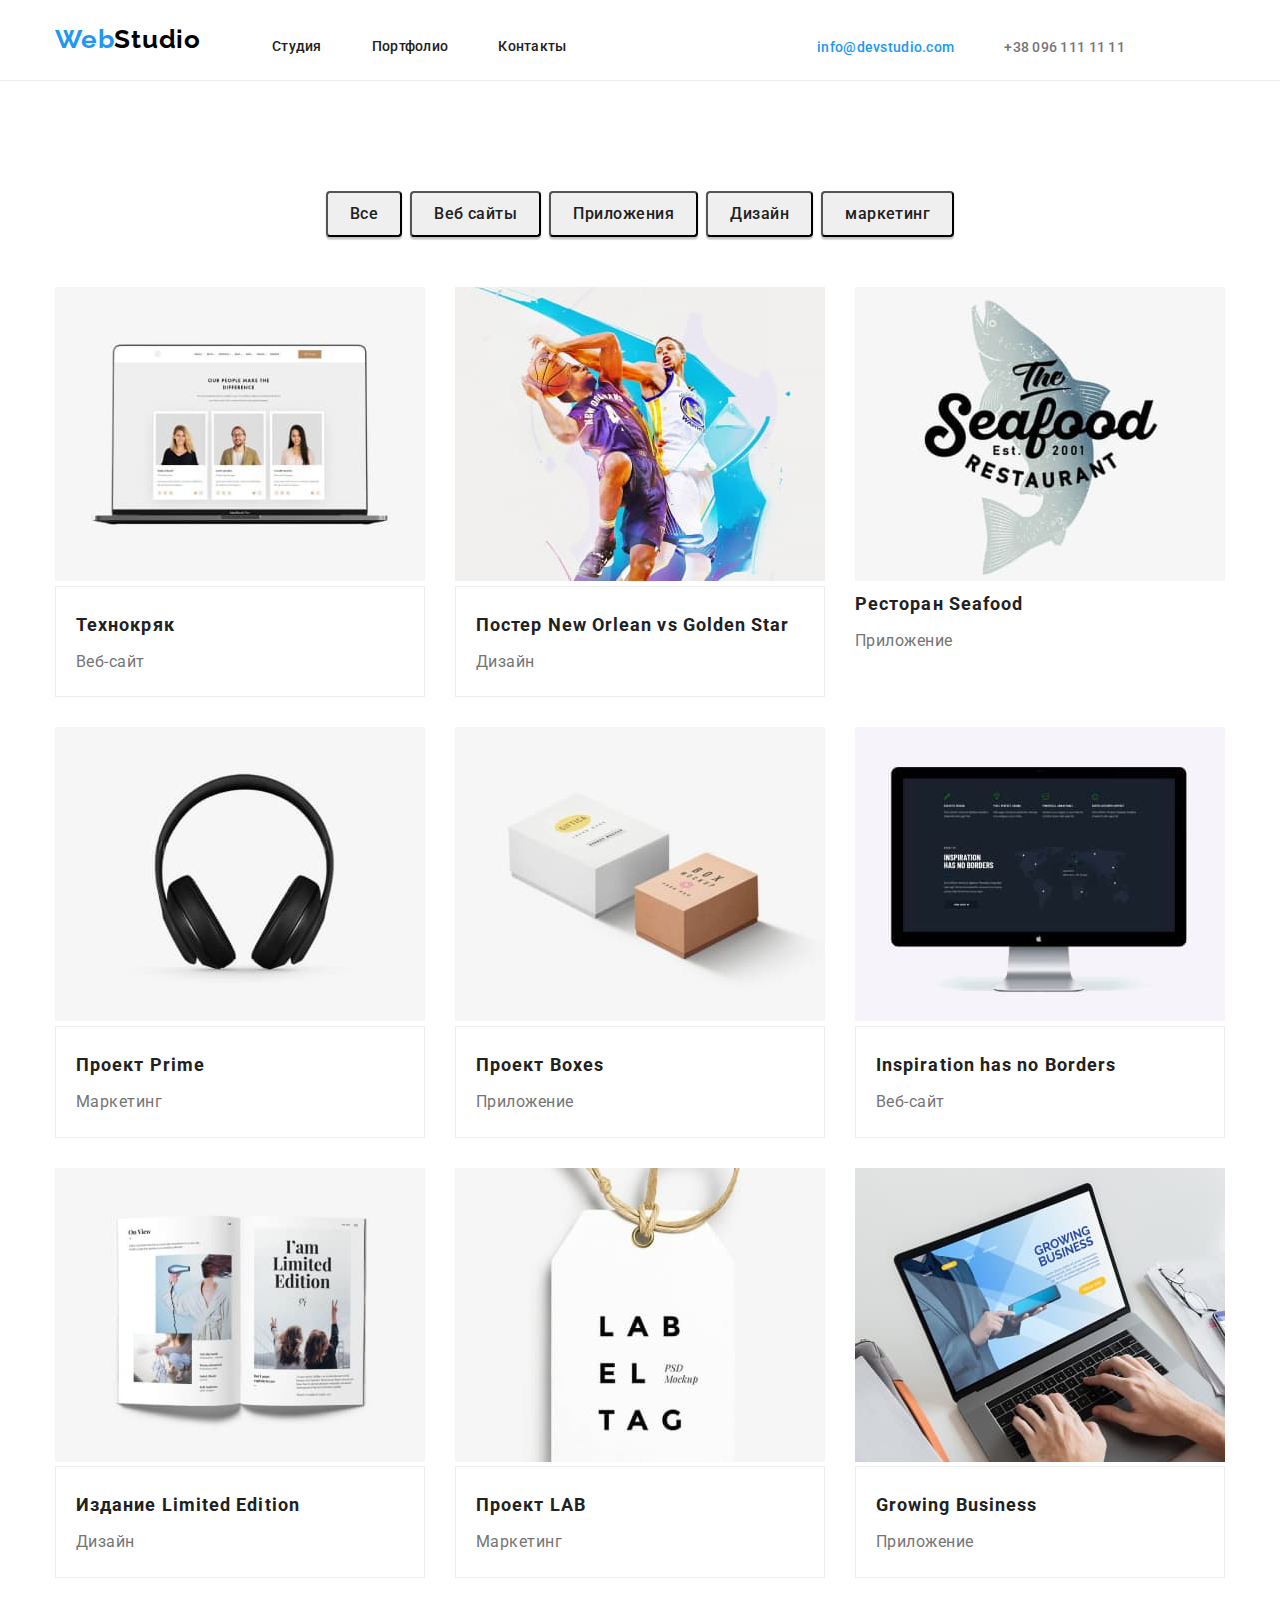
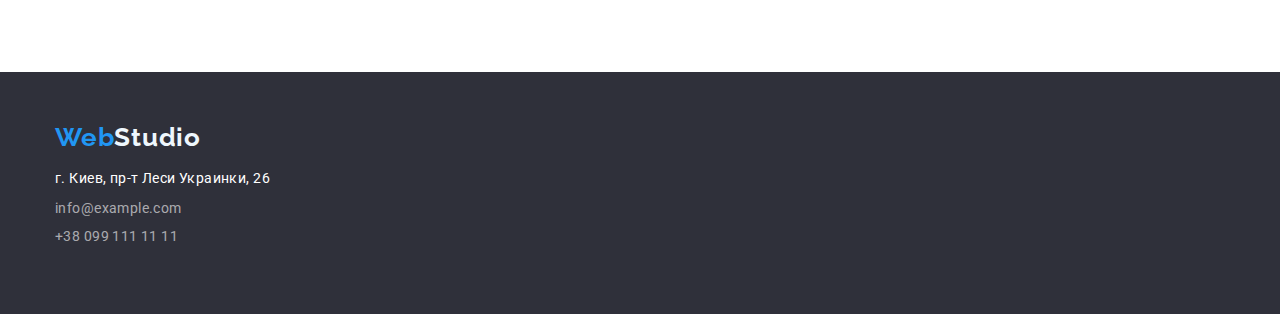
==== portfolio.html @ 5d2b5d4e "Add files via upload" ====
<!DOCTYPE html>
<html lang="RU">
<head>
    <meta charset="UTF-8">
    <meta http-equiv="X-UA-Compatible" content="IE=edge">
    <meta name="viewport" content="width=device-width, initial-scale=1.0">
    <title>Document</title>
    <link rel="preconnect" href="https://fonts.googleapis.com">
    <link rel="preconnect" href="https://fonts.gstatic.com" crossorigin>
    <link href="https://fonts.googleapis.com/css2?family=Raleway:wght@700&family=Roboto:wght@400;500;700&display=swap" rel="stylesheet">
    <link rel="stylesheet" href="https://cdn.jsdelivr.net/npm/modern-normalize@1.1.0/modern-normalize.min.css">
    <link rel="stylesheet" href="./css/styles2.css"/>
</head>
<body>
<!--HEADER-->
    <header class="page-header">
   <div class="container page-header-container">
    <nav class="page-nav">
        <a href=""  class="log"  >
            <span class="logotipe">Web</span><span class="logotip">Studio</span> 
        </a>
        <ul class="menu-li">
            <li class="menu-item"><a class="menu-li" href="">Студия</a></li>
            <li class="menu-item"><a class="menu-li" href="">Портфолио</a></li>
            <li class="menu-item"><a class="menu-li" href="">Контакты</a></li>
        </ul>
        </nav>
        <ul class="contact">
        <li class="contact"><a class="contact-maill"  href="mailto:info@devstudio.com">info@devstudio.com</a></li>
        <li class="contact"><a class="contact-phoun-number"  href="tel:+38096111111">+38 096 111 11 11</a></li>
        </ul> 
    </div>
    </header>
<!--HEADER-->
<!--HERO---->
    <main class="porfolio-page">
        <section class="section section-project">
            <div class="container">
            <h1 hidden>Кнопки</h1>
            <ul class="menu-but">
            <li class="button-item">
                <button class="but" type="button">Все</button> 
            </li>
            <li class="button-item">
                <button class="but" type="button">Веб сайты</button> 
            </li>
            <li class="button-item">
                <button class="but" type="button">Приложения</button> 
            </li>
            <li class="button-item">
                <button class="but" type="button">Дизайн</button> 
            </li>
            <li class="button-item">
                <button class="but" type="button">маркетинг</button> 
            </li>
            </ul>
            </div>
                <h2 hidden>Картинки и опиание</h2>
                <ul class="container photo-top">
                <li>
                    <img src="./images/portfolio/pipl.jpg" alt="" width="370" height="294">
                    <div class="foto-div">
                    <h3 class="proekt">Технокряк</h3>
                    <p class="proek" lang="">Веб-сайт</p>
                    </div>
                </li>
                <li>
                   <img src="./images/portfolio/bol.jpg"   alt="" width="370" height="294">
                   <div class="foto-div">
                   <h3 class="proekt">Постер <span lang="en">New Orlean vs Golden Star</span> </h3>
                   <p class="proek" lang="">Дизайн</p>
                   </div>
                </li>
                <li>
                    <img src="./images/portfolio/fish.jpg" alt="" width="370" height="294">
                    <div>
                    <h3 class="proekt">Ресторан <span lang="en">Seafood</span></h3>
                    <p class="proek" lang="">Приложение</p>
                    </div>
                </li>
                <li>
                    <img src="./images/portfolio/song.jpg" alt="" width="370" height="294">
                    <div class="foto-div">
                    <h3 class="proekt">Проект <span lang="en">Prime</span></h3>
                    <p class="proek" lang="">Маркетинг</p>
                    </div>
                </li>
                <li>
                    <img src="./images/portfolio/box.jpg" alt="" width="370" height="294">
                    <div class="foto-div">
                    <h3 class="proekt">Проект <span lang="en">Boxes</span></h3>
                    <p class="proek" lang="">Приложение</p>
                    </div>
                </li>
                <li>
                    <img src="./images/portfolio/monitor.jpg" alt="" width="370" height="294">
                     <div class="foto-div" >
                    <h3 class="proekt"> Inspiration has no Borders</h3>
                     <p class="proek" lang="">Веб-сайт</p>
                    </div>
                </li>
                <li>
                    <img src="./images/portfolio/book.jpg" alt="" width="370" height="294">
                    <div class="foto-div" >
                    <h3 class="proekt">Издание Limited Edition</h3>
                    <p class="proek" lang="">Дизайн</p>
                    </div>
                </li>
                <li>
                    <img src="./images/portfolio/magazin.jpg" alt="" width="370" height="294">
                    <div class="foto-div"> 
                    <h3 class="proekt">Проект LAB</h3>
                    <p class="proek" lang="">Маркетинг</p>
                    </div>
                </li>
                <li>
                    <img src="./images/portfolio/nout.jpg" alt="" width="370" height="294">
                    <div class="foto-div">
                    <h3 class="proekt"><span lang="en">Growing Business</span></h3>
                    <p class="proek" lang="">Приложение</p>
                    </div>
                </li>
               </ul>
        </section>
    </main>
<!--HERO---->
<!--FOOTER-->
    <footer class="footer">
        <div class="container">
        <a id="logi"  href="">
            <span class="logotipe">Web</span><span class="logotipp">Studio</span> 
        </a>
        </div>
    <address>
        <ul class="container">
            <li class="rif11">
                <a class="rif21" href="">г. Киев, пр-т Леси Украинки, 26</a>
        </li>
            <li class="rif2">
                <a class="rif" href="mailto:info@example.com">info@example.com</a>
        </li>
            <li class="rif2">
                <a class="rif" href="tel:+380991111111">+38 099 111 11 11</a>
        </li>
        </ul> 
     </address> 
   
</footer>
<!--FOOTER-->
</body>
</html>
---- css/styles2.css ----
/* ul, 
ol {
    list-style: none;
} */

a {
    text-decoration: none;
}

.container {
    width: 1200px;
    margin-left: auto;
    margin-right: auto;
    padding-left: 15px;
    padding-right: 15px;
}
:root {
    --knob-color: #2196F3;
    --text-color: #212121;;
    --whitey-color: #FFFFFF;
    --mail-color:  #757575; 
}
h1, h2, h3, p {
    margin-top: 0;
    margin-bottom: 0;
    padding-left: 0;
}

ul,ol {
    margin-top: o;
    margin-bottom: 0;
    padding-left: 0;
}
.list {
    list-style: none;
}
li {
    list-style-type:none
}
.rif {
    font-style: normal;
}

/*--HEADER--*/

.page-header {
    border-bottom: #ECECEC 1px solid;
     padding-top: 24px;
    padding-bottom: 25px;
}

.page-header-container {
    display: flex;
    align-items: center;
    justify-content: space-between;
}

.page-nav {
    display: flex;
    align-items: center;
}
.contact {
    display: flex;
    margin-right: 50px;
}

.menu-li {
    display: flex;
    align-items: center;
}
.menu-link:hover,
.menu-link:focus {
    color: var(--accent-color) 
}
.log {
    margin-right: 71px;
}

.logotipe {
    font-family: 'Raleway';
    font-weight: 700;
    font-size: 26px;
    line-height: 1.2; 
    letter-spacing: 0.03em;
    color:var(--knob-color)
}

.logotip {
    font-family: 'Raleway';
    font-weight: 700;
    font-size: 26px;
    line-height: 1.2; 
    letter-spacing: 0.03em;
    
    color: #010101;
}

.menu-item:not(:last-child) {
    margin-right: 50px;

}


.menu-li {
    font-family: 'Roboto', sans-serif;
font-weight: 500;
font-size: 14px;
line-height: 1.14;
letter-spacing: 0.02em;
margin-left: auto;

color:var(--text-color);
}
.menu-li:hover,
.menu-li:focus {
    color: var(--knob-color);
}
.contact-phoun-number {
    font-family: 'Roboto', sans-serif;
font-weight: 500;
font-size: 14px;
line-height: 1.14px;
letter-spacing: 0.02em;
margin-left: auto;
color:var(--mail-color);

}
 .menu-link-list {
    font-family: 'Roboto', sans-serif;
    font-weight: 500;
    font-size: 14px;
    line-height: 1.14px;
    letter-spacing: 0.02em;
    color: #0c0e10;
}

.contact-maill { 
    font-family: 'Roboto', sans-serif ;
    font-weight: 500;
    font-size: 14px;
    line-height: 1.14px;
    letter-spacing: 0.02em;
    
    color: var(--knob-color);
}
/*--/======================HEADER--*/

/*============HERO==========================*/
.photo-top {
   display: flex;
   flex-wrap: wrap;
   margin-top: 50px;
   gap: 30px;
   background: #FFFFFF;
}
.section-project{
    padding-top: 94px;
    padding-bottom: 94px;
}

.foto-div {
    padding: 20px;
    background: #FFFFFF;
    border: 1px solid #EEEEEE;
}

.menu-but {
    display: flex;
    align-items: center;
    justify-content: center;
    flex-wrap: wrap;
    gap: 8px;
    margin-bottom: 34;
}

.but {
    font-family: 'Roboto';
    font-style: normal;
    font-weight: 500;
    font-size: 16px;
    line-height: 26px;
    /* identical to box height, or 162% */
    
    text-align: center;
    letter-spacing: 0.03em;
    
    color: var(--text-color);
    padding-top: 6px;
    padding-bottom: 6px;
    padding-left: 22px;
    padding-right: 22px;
    line-height: 30px;
    box-shadow: 0px 3px 1px rgba(0, 0, 0, 0.1), 0px 1px 2px rgba(0, 0, 0, 0.08), 0px 2px 2px rgba(0, 0, 0, 0.12);
    border-radius: 4px;
}
.but:hover,
.but:focus {
    background-color: var(--knob-color);
    color: var(--whitey-color);
}
.proekt {
    font-family: 'Roboto',sans-serif;
    font-weight: 700;
    font-size: 18px;
    line-height: 2;
    /* identical to box height, or 200% */
    
    letter-spacing: 0.06em;
    color: var(--text-color);
    padding-bottom: 4px;
}
.proek {
    font-family: 'Roboto',sans-serif;
font-weight: 400;
font-size: 16px;
line-height: 1.87;
/* identical to box height, or 188% */

letter-spacing: 0.03em;

color: var(--mail-color);

}
/*============+HERO==========================*/

/*=================FOOTER====================*/
.footer {
    padding-top: 60px;
    padding-bottom: 60px;
    background: #2F303A;
}


.logotipe {
    font-family: 'Raleway';
font-weight: 700;
font-size: 26px;
line-height: 1.19px;
/* identical to box height */

letter-spacing: 0.03em;

color: var(--knob-color);
}

.logotipp {
    font-family: 'Raleway';
    font-weight: 700;
    font-size: 26px;
    line-height: 1.19px;
    /* identical to box height */
    
    letter-spacing: 0.03em;
    
    color: #eff7fd;
}

.rif21 {
    font-family: 'Roboto';
font-style: normal;
font-weight: 400;
font-size: 14px;
line-height: 24px;
/* or 171% */

letter-spacing: 0.03em;

color: #FFFFFF;


}

.rif {
    font-family: 'Roboto',sans-serif;
font-weight: 400;
font-size: 14px;
line-height: 1.71px;
/* or 171% */

letter-spacing: 0.03em;

color:rgba(255, 255, 255, 0.6);
;
}

.rif11 {
    margin-bottom: 9px;
}
.rif2 {
    margin-bottom: 9px;
}
/*=================FOOTER====================*/
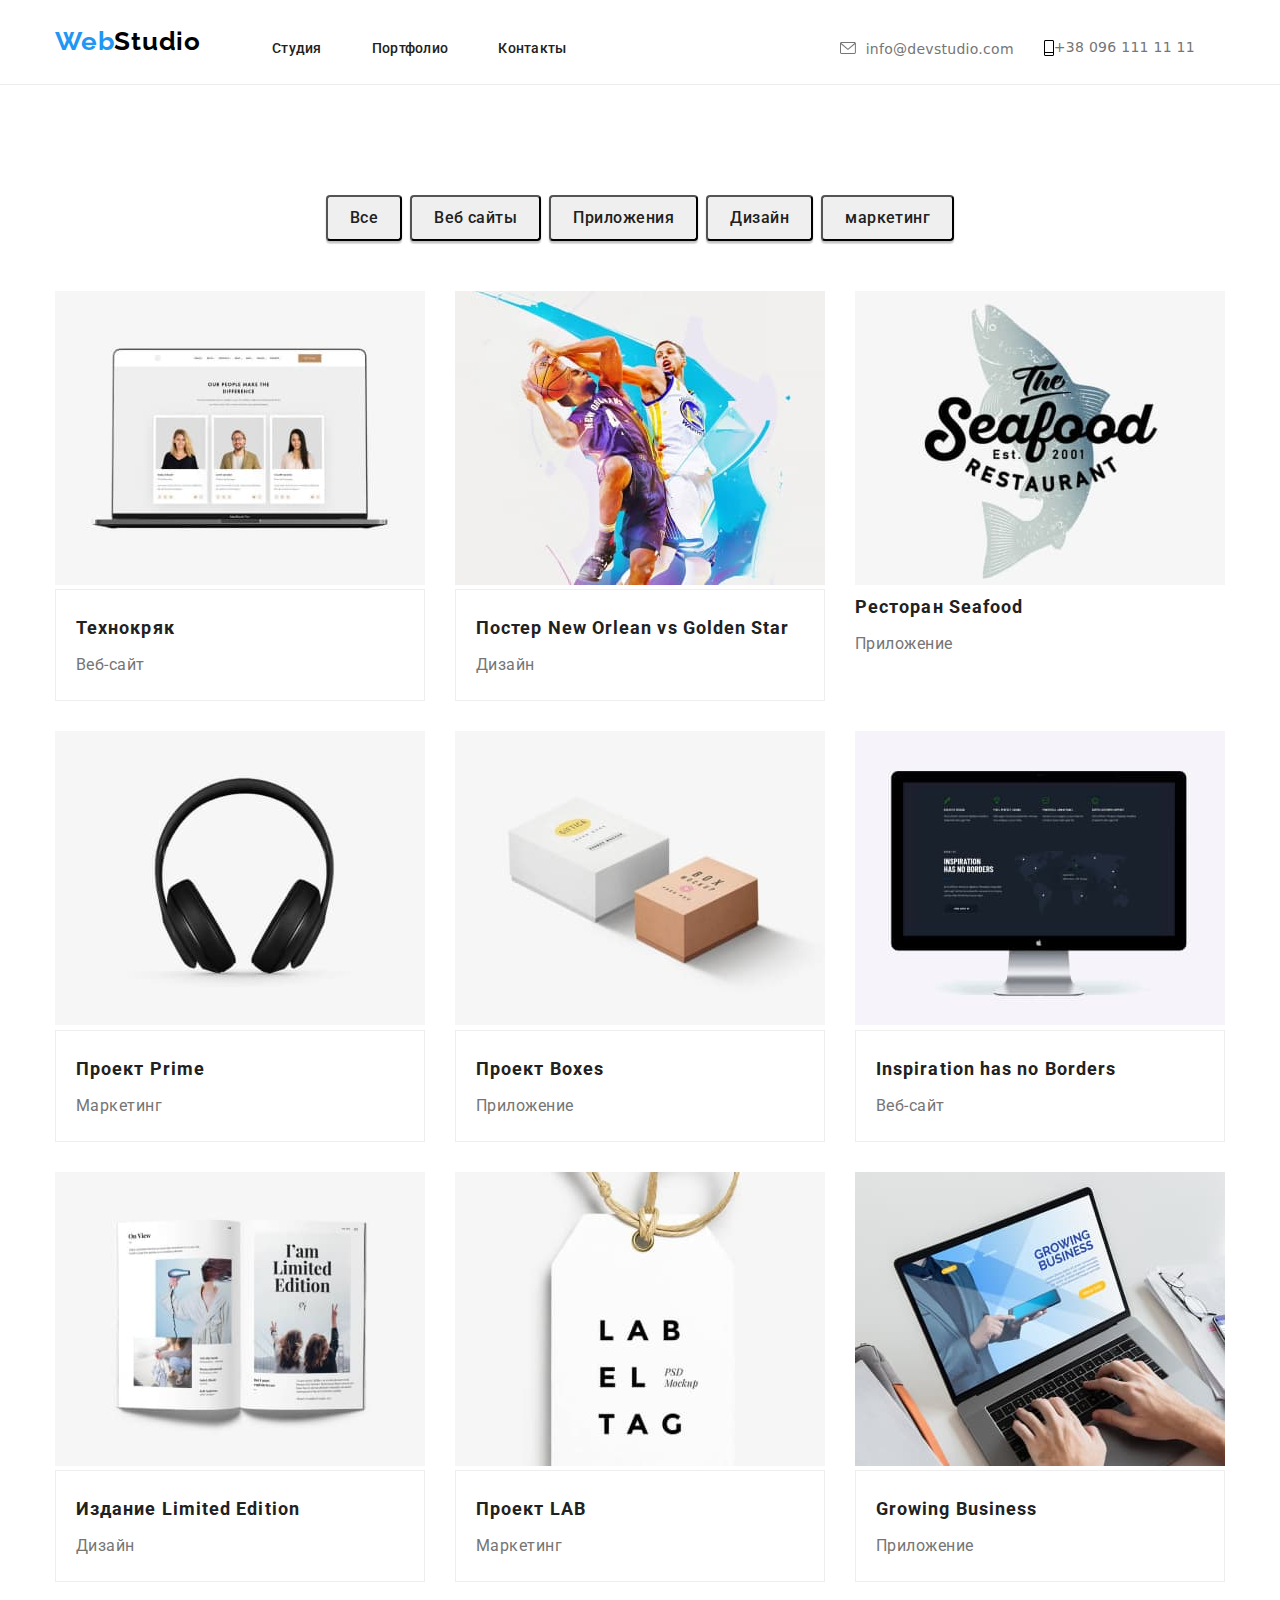
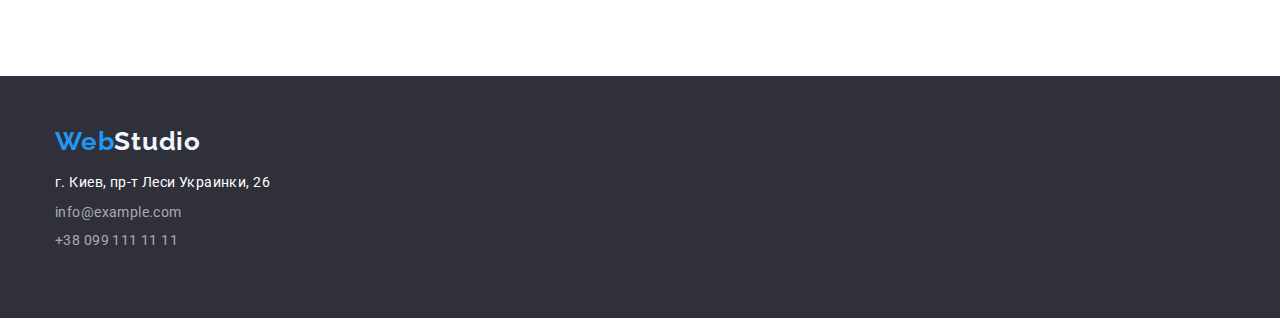
==== commit 8fc9e748: "Add files via upload" ====
--- a/portfolio.html
+++ b/portfolio.html
@@ -26,8 +26,27 @@
         </ul>
         </nav>
         <ul class="contact">
-        <li class="contact"><a class="contact-maill"  href="mailto:info@devstudio.com">info@devstudio.com</a></li>
-        <li class="contact"><a class="contact-phoun-number"  href="tel:+38096111111">+38 096 111 11 11</a></li>
+        <li class="contact-m">
+            <a class="contact-maill"  href="mailto:info@devstudio.com">
+                info@devstudio.com
+                <div class="contact-maill-cont">
+                    <svg class="contact-maill-svg" width="16px" height="12px">
+                        <use href="./images/mail-tel/symbol-defs.svg#icon-mailll1"></use>
+                    </svg>
+    
+                   </div>
+            </a>
+        </li>
+        <li class="contact-m">
+            <a class="contact-phoun-number"  href="tel:+38096111111">
+            +38 096 111 11 11
+            <div class="contact-maill-cont">
+                <svg class="contact-maill-svg" width="10px" height="16px">
+                    <use href="./images/mail-tel/symbol-defs.svg#icon-telefo1"></use>
+                </svg>
+            </div>
+        </a>
+    </li>
         </ul> 
     </div>
     </header>
--- a/css/styles2.css
+++ b/css/styles2.css
@@ -15,6 +15,7 @@
     padding-right: 15px;
 }
 :root {
+    
     --knob-color: #2196F3;
     --text-color: #212121;;
     --whitey-color: #FFFFFF;
@@ -46,7 +47,7 @@
 .page-header {
     border-bottom: #ECECEC 1px solid;
      padding-top: 24px;
-    padding-bottom: 25px;
+    padding-bottom: 24px;
 }
 
 .page-header-container {
@@ -61,6 +62,23 @@
 }
 .contact {
     display: flex;
+    align-items: center;
+}
+
+.contact-items :not(:last-child) {
+    margin-right: 50px;
+}
+
+.contact-items {
+    display: flex;
+    flex-direction: row-reverse;
+    font-family: var(--primary-font);
+    font-style: normal;
+    font-weight: 500;
+    font-size: 14px;
+    line-height: 1.14;
+    letter-spacing: 0.02em;
+    color: #757575;
     margin-right: 50px;
 }
 
@@ -92,7 +110,7 @@
     line-height: 1.2; 
     letter-spacing: 0.03em;
     
-    color: #010101;
+    color: black;
 }
 
 .menu-item:not(:last-child) {
@@ -116,13 +134,15 @@
     color: var(--knob-color);
 }
 .contact-phoun-number {
-    font-family: 'Roboto', sans-serif;
-font-weight: 500;
-font-size: 14px;
-line-height: 1.14px;
-letter-spacing: 0.02em;
-margin-left: auto;
-color:var(--mail-color);
+    display: flex;
+    flex-direction: row-reverse;
+    font-family: var(--primary-font);
+    font-style: normal;
+    font-weight: 500;
+    font-size: 14px;
+    line-height: 1.14;
+    letter-spacing: 0.02em;
+    color: #757575;
 
 }
  .menu-link-list {
@@ -131,17 +151,50 @@
     font-size: 14px;
     line-height: 1.14px;
     letter-spacing: 0.02em;
-    color: #0c0e10;
+    color:#757575;
 }
 
 .contact-maill { 
-    font-family: 'Roboto', sans-serif ;
-    font-weight: 500;
-    font-size: 14px;
-    line-height: 1.14px;
-    letter-spacing: 0.02em;
-    
-    color: var(--knob-color);
+    display: flex;
+    flex-direction: row-reverse;
+    font-family: var(--primary-font);
+    font-style: normal;
+    font-weight: 500;
+    font-size: 14px;
+    line-height: 1.14;
+    letter-spacing: 0.02em;
+    color: #757575;
+}
+.contact-phoun-number {
+    display: flex;
+    flex-direction: row-reverse;
+    font-family: var(--primary-font);
+    font-style: normal;
+    font-weight: 500;
+    font-size: 14px;
+    line-height: 1.14;
+    letter-spacing: 0.02em;
+    color: #757575;
+
+}
+
+.contact-maill-cont {
+    justify-content: center;
+    text-align: center;
+}
+
+.contact-maill
+.contact-maill-svg {
+    margin-right: 10px;
+    fill: currentColor;
+}
+.contact-m {
+    margin-right: 30px;
+}
+
+.contact-maill:hover,
+.contact-phoun-number:hover {
+    color: #2196F3;
 }
 /*--/======================HEADER--*/
 
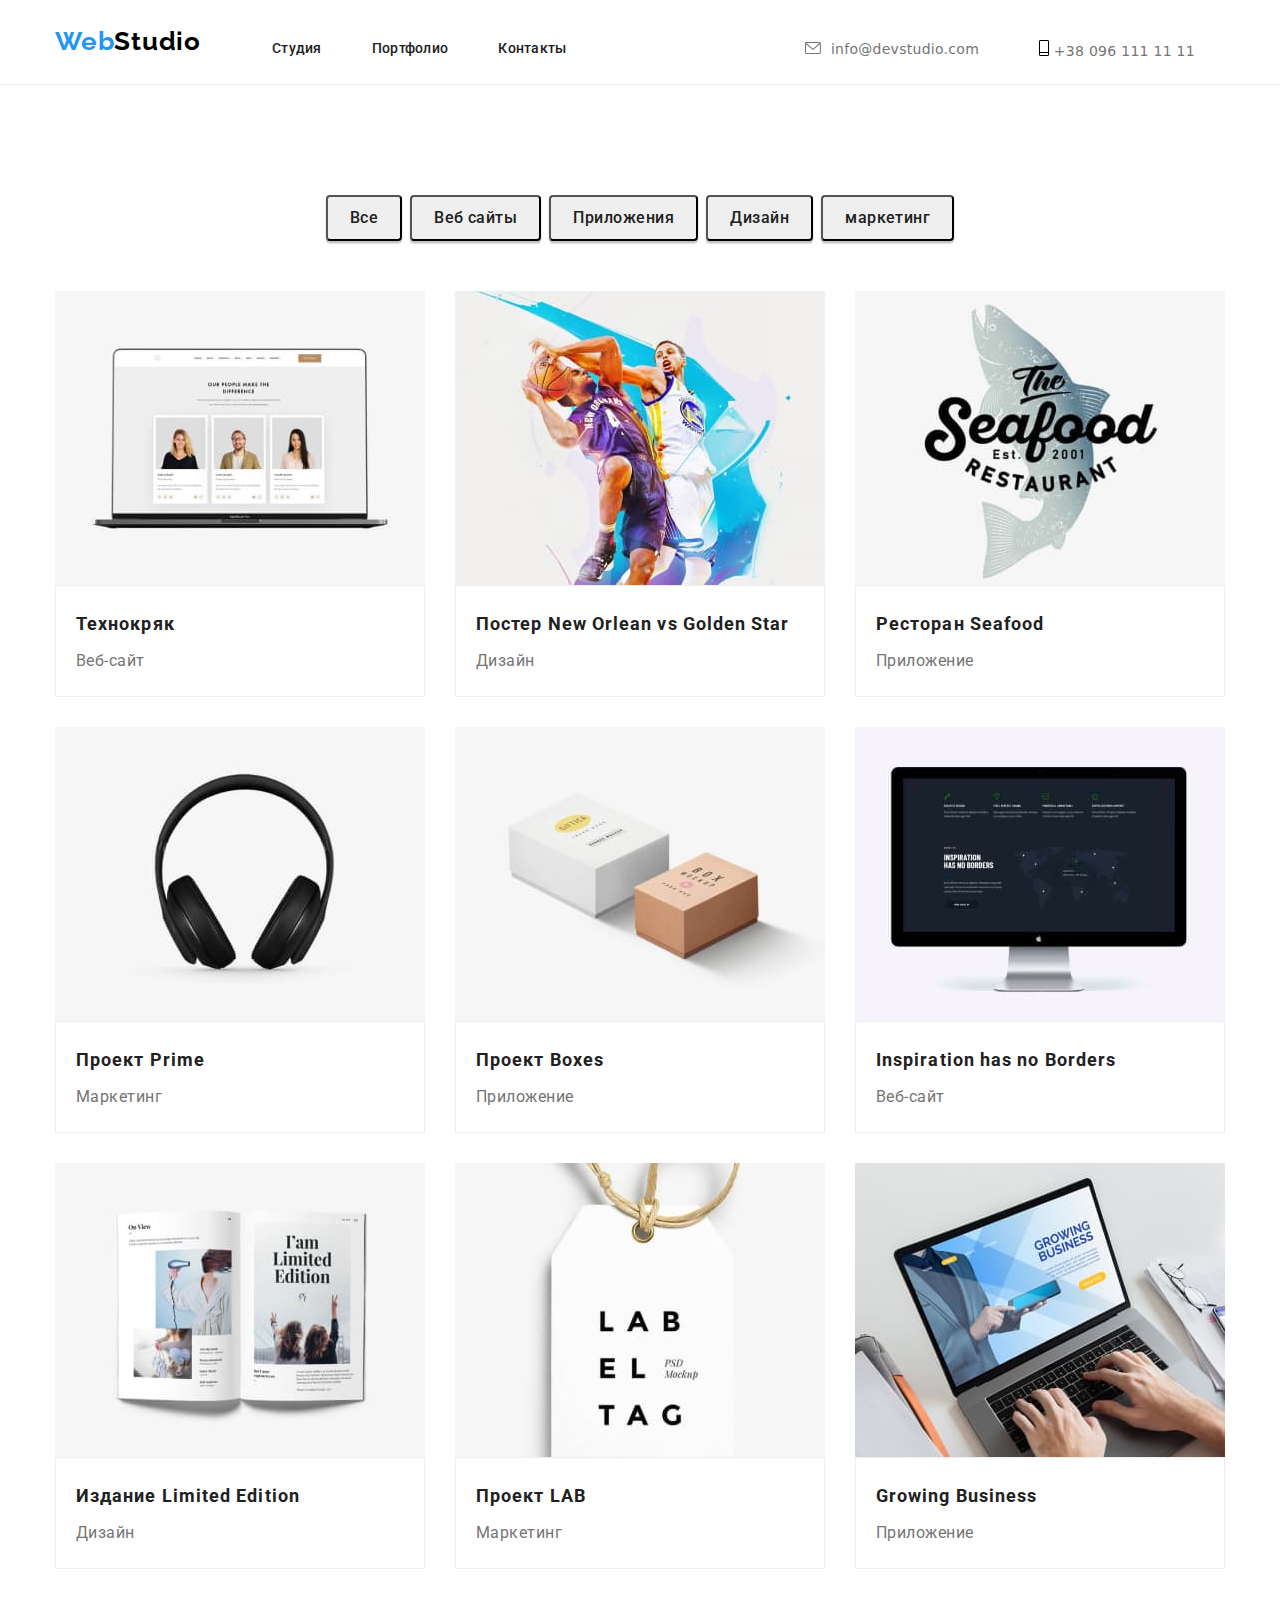
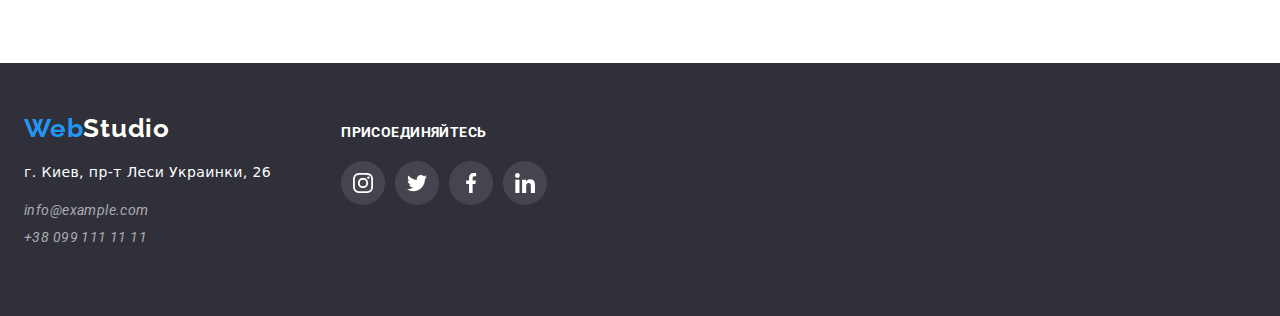
==== commit bbd86954: "Add files via upload" ====
--- a/portfolio.html
+++ b/portfolio.html
@@ -39,11 +39,13 @@
         </li>
         <li class="contact-m">
             <a class="contact-phoun-number"  href="tel:+38096111111">
-            +38 096 111 11 11
+            
             <div class="contact-maill-cont">
                 <svg class="contact-maill-svg" width="10px" height="16px">
                     <use href="./images/mail-tel/symbol-defs.svg#icon-telefo1"></use>
-                </svg>
+                
+                </svg>
+                +38 096 111 11 11
             </div>
         </a>
     </li>
@@ -76,64 +78,80 @@
             </div>
                 <h2 hidden>Картинки и опиание</h2>
                 <ul class="container photo-top">
-                <li>
-                    <img src="./images/portfolio/pipl.jpg" alt="" width="370" height="294">
+                <li class="project-photo-top">
+                    <a href="">
+                    <img  class="imphoto" src="./images/portfolio/pipl.jpg" alt="" width="370" height="294">
+                    </a>
                     <div class="foto-div">
                     <h3 class="proekt">Технокряк</h3>
                     <p class="proek" lang="">Веб-сайт</p>
                     </div>
                 </li>
-                <li>
-                   <img src="./images/portfolio/bol.jpg"   alt="" width="370" height="294">
+                <li class="project-photo-top">
+                   <a href="">
+                   <img class="imphoto" src="./images/portfolio/bol.jpg"   alt="" width="370" height="294">
+                   </a>
                    <div class="foto-div">
                    <h3 class="proekt">Постер <span lang="en">New Orlean vs Golden Star</span> </h3>
                    <p class="proek" lang="">Дизайн</p>
                    </div>
                 </li>
-                <li>
-                    <img src="./images/portfolio/fish.jpg" alt="" width="370" height="294">
-                    <div>
+                <li class="project-photo-top">
+                    <a href="">
+                    <img class="imphoto" src="./images/portfolio/fish.jpg" alt="" width="370" height="294">
+                    </a>
+                    <div class="foto-div">
                     <h3 class="proekt">Ресторан <span lang="en">Seafood</span></h3>
                     <p class="proek" lang="">Приложение</p>
                     </div>
                 </li>
-                <li>
-                    <img src="./images/portfolio/song.jpg" alt="" width="370" height="294">
+                <li class="project-photo-top"> 
+                    <a href="">
+                    <img class="imphoto" src="./images/portfolio/song.jpg" alt="" width="370" height="294">
+                    </a>
                     <div class="foto-div">
                     <h3 class="proekt">Проект <span lang="en">Prime</span></h3>
                     <p class="proek" lang="">Маркетинг</p>
                     </div>
                 </li>
-                <li>
-                    <img src="./images/portfolio/box.jpg" alt="" width="370" height="294">
+                <li class="project-photo-top">
+                    <img class="imphoto" src="./images/portfolio/box.jpg" alt="" width="370" height="294">
                     <div class="foto-div">
                     <h3 class="proekt">Проект <span lang="en">Boxes</span></h3>
                     <p class="proek" lang="">Приложение</p>
                     </div>
                 </li>
-                <li>
-                    <img src="./images/portfolio/monitor.jpg" alt="" width="370" height="294">
+                <li class="project-photo-top">
+                    <a href="">
+                    <img class="imphoto" src="./images/portfolio/monitor.jpg" alt="" width="370" height="294">
+                    </a>
                      <div class="foto-div" >
                     <h3 class="proekt"> Inspiration has no Borders</h3>
                      <p class="proek" lang="">Веб-сайт</p>
                     </div>
                 </li>
-                <li>
-                    <img src="./images/portfolio/book.jpg" alt="" width="370" height="294">
+                <li class="project-photo-top">
+                    <a href="">
+                    <img class="imphoto" src="./images/portfolio/book.jpg" alt="" width="370" height="294">
+                    </a>
                     <div class="foto-div" >
                     <h3 class="proekt">Издание Limited Edition</h3>
                     <p class="proek" lang="">Дизайн</p>
                     </div>
                 </li>
-                <li>
-                    <img src="./images/portfolio/magazin.jpg" alt="" width="370" height="294">
+                <li class="project-photo-top">
+                    <a href="">
+                    <img class="imphoto" src="./images/portfolio/magazin.jpg" alt="" width="370" height="294">
+                    </a>
                     <div class="foto-div"> 
                     <h3 class="proekt">Проект LAB</h3>
                     <p class="proek" lang="">Маркетинг</p>
                     </div>
                 </li>
-                <li>
-                    <img src="./images/portfolio/nout.jpg" alt="" width="370" height="294">
+                <li class="project-photo-top">
+                    <a href="">
+                    <img class="imphoto" src="./images/portfolio/nout.jpg" alt="" width="370" height="294">
+                    </a>
                     <div class="foto-div">
                     <h3 class="proekt"><span lang="en">Growing Business</span></h3>
                     <p class="proek" lang="">Приложение</p>
@@ -144,26 +162,61 @@
     </main>
 <!--HERO---->
 <!--FOOTER-->
-    <footer class="footer">
-        <div class="container">
-        <a id="logi"  href="">
-            <span class="logotipe">Web</span><span class="logotipp">Studio</span> 
+<footer class="footer">
+    <div class="container log">
+        <div class="12345"
+    <a class="logo-footer"  href="">
+        <span class="logotipe">Web</span><span class="logotips">Studio</span> 
+    </a>
+    <address>
+            <p class="cl13" href="">г. Киев, пр-т Леси Украинки, 26</p>
+    <ul class="list">
+        <li class="cl2">
+            <a class="cl" href="mailto:info@example.com">info@example.com </a>
+    </li>
+        <li class="cl2">
+            <a class="cl" href="tel:+380991111111">+38 099 111 11 11</a>
+    </li>
+    </ul>
+</address>
+</div>
+<div class="social-network">
+    <h3 class="soc-foot-h3">присоединяйтесь</h3>
+    <div class="">
+    <ul class="social-list-footer">
+        <li class="social-list-item">
+            <a href="" class="social-link-footer">
+                <svg class="soc-icon-footer" width="20" hight="20">
+                    <use href="./images/svg1-2-3/symbol-defs.svg#icon-instagram-2"></use>
+                </svg>
+            </a>
+        </li>
+        <li class="social-list-item">
+            <a href="" class="social-link-footer">
+                <svg class="soc-icon-footer" width="20" hight="20">
+                    <use href="./images/svg1-2-3/symbol-defs.svg#icon-twitter-1"></use>
+                </svg>
+            </a>
+        </li>
+        <li class="social-list-item">
+            <a href="" class="social-link-footer">
+                <svg class="soc-icon-footer" width="20" hight="20">
+                    <use href="./images/svg1-2-3/symbol-defs.svg#icon-facebook-1"></use>
+                </svg>
+            </a>
+        </li>
+    
+    <li class="social-list-item">
+        <a href="" class="social-link-footer">
+            <svg class="soc-icon-footer" width="20" hight="20">
+                <use href="./images/svg1-2-3/symbol-defs.svg#icon-linkedin-1"></use>
+            </svg>
         </a>
-        </div>
-    <address>
-        <ul class="container">
-            <li class="rif11">
-                <a class="rif21" href="">г. Киев, пр-т Леси Украинки, 26</a>
-        </li>
-            <li class="rif2">
-                <a class="rif" href="mailto:info@example.com">info@example.com</a>
-        </li>
-            <li class="rif2">
-                <a class="rif" href="tel:+380991111111">+38 099 111 11 11</a>
-        </li>
-        </ul> 
-     </address> 
-   
+    </li>
+  </ul>
+ </div>
+    </div>
+    </div>
 </footer>
 <!--FOOTER-->
 </body>
--- a/css/styles2.css
+++ b/css/styles2.css
@@ -261,6 +261,7 @@
     letter-spacing: 0.06em;
     color: var(--text-color);
     padding-bottom: 4px;
+
 }
 .proek {
     font-family: 'Roboto',sans-serif;
@@ -272,7 +273,25 @@
 letter-spacing: 0.03em;
 
 color: var(--mail-color);
-
+display: block;
+    max-width: 100%;
+    height: auto;
+}
+
+.contact {
+    display: flex;
+    flex-wrap: wrap;
+    gap: 30px;
+}
+
+.photo-top :hover {
+    box-shadow: 0px 1px 1px rgba(0, 0, 0, 0.12), 0px 4px 4px rgba(0, 0, 0, 0.06), 1px 4px 6px rgba(0, 0, 0, 0.16);
+}
+
+.imphoto{
+    display: block;
+    max-width: 100%;
+    height: auto;
 }
 /*============+HERO==========================*/
 
@@ -281,65 +300,136 @@
     padding-top: 60px;
     padding-bottom: 60px;
     background: #2F303A;
-}
-
+    
+}
+.log {
+    display: flex;
+    align-items: baseline;
+}
+.log-item {
+    margin-right: 70px;
+
+}
+.logo-footer {
+    width: auto;
+    font-weight: 700;
+    font-size: 26px;
+    line-height: 1.19;
+    margin-bottom: 20px;
+    text-decoration: none;
+    display: block;
+    margin-left: 20px;
+}
 
 .logotipe {
-    font-family: 'Raleway';
-font-weight: 700;
-font-size: 26px;
-line-height: 1.19px;
-/* identical to box height */
-
-letter-spacing: 0.03em;
-
-color: var(--knob-color);
-}
-
-.logotipp {
-    font-family: 'Raleway';
+    font-family: 'Raleway', sans-serif;
     font-weight: 700;
     font-size: 26px;
-    line-height: 1.19px;
-    /* identical to box height */
-    
-    letter-spacing: 0.03em;
-    
-    color: #eff7fd;
-}
-
-.rif21 {
-    font-family: 'Roboto';
-font-style: normal;
-font-weight: 400;
-font-size: 14px;
-line-height: 24px;
-/* or 171% */
-
-letter-spacing: 0.03em;
-
-color: #FFFFFF;
-
-
-}
-
-.rif {
-    font-family: 'Roboto',sans-serif;
+    line-height: 1.19px; 
+    letter-spacing: 0.03em;
+    color:var(--knob-color);
+}
+.logotips {
+    font-family: 'Raleway', sans-serif;
+    font-weight: 700;
+    font-size: 26px;
+    line-height: 1.19px; 
+    letter-spacing: 0.03em;
+    color:rgb(255, 255, 246);
+}
+
+.cl1 {
+    font-family: 'Roboto', sans-serif;
+    font-style: normal;
+    font-weight: 400;
+    font-size: 14px;
+    line-height: 1.71px;
+    
+    letter-spacing: 0.03em;
+    
+    color: #FFFFFF;
+}
+
+.cl {
+    font-family: 'Roboto', sans-serif;
 font-weight: 400;
 font-size: 14px;
 line-height: 1.71px;
-/* or 171% */
 
 letter-spacing: 0.03em;
-
-color:rgba(255, 255, 255, 0.6);
-;
-}
-
-.rif11 {
+color: rgba(255, 255, 255, 0.6);
+
+}
+.cl21 {
     margin-bottom: 9px;
 }
-.rif2 {
+.cl2{
     margin-bottom: 9px;
 }
+.cl13{
+    margin-top: 20px;
+    margin-bottom: 9px;
+    font-family: var(--primary-font);
+    font-size: 14px;
+    line-height: 1.71;
+    letter-spacing: 0.03em;
+    color: #FFFFFF;
+    font-style: normal; 
+}
+
+.nomer {
+    font-style: normal;
+}
+.social-network {
+    margin-left: 70px;
+}
+.soc-foot-h3 {
+    margin-bottom: 20px;
+    font-family: 'Roboto';
+    font-style: normal;
+    font-weight: 700;
+    font-size: 14px;
+    line-height: 1.14;
+    letter-spacing: 0.03em;
+    text-transform: uppercase;
+    color: #FFFFFF;
+}
+.social-list-footer {
+    display: flex;
+    justify-content: center;
+    gap: 10px;
+    margin-top: 20px;
+    
+}
+
+
+.social-list-item {
+    height: 44px;
+    width: 44px
+}
+.social-link-footer {
+    color: #FFFFFF;
+    background-color: rgba(255, 255, 255, 0.1);
+    width: 44px;
+    height: 44px;
+    display: flex;
+    border-radius: 50%;
+    justify-content: center;
+    align-items: center;
+}
+
+.social-link-footer :hover
+.social-list-footer :focus {
+    background-color: var(--accent-color);
+}
+.soc-icon-footer {
+    fill: currentColor;
+    width: 20px;
+    height: 20px;
+}
+
+.social-list-item :hover 
+.social-list-item :focus  {
+    fill: var(--knob-color);
+}
 /*=================FOOTER====================*/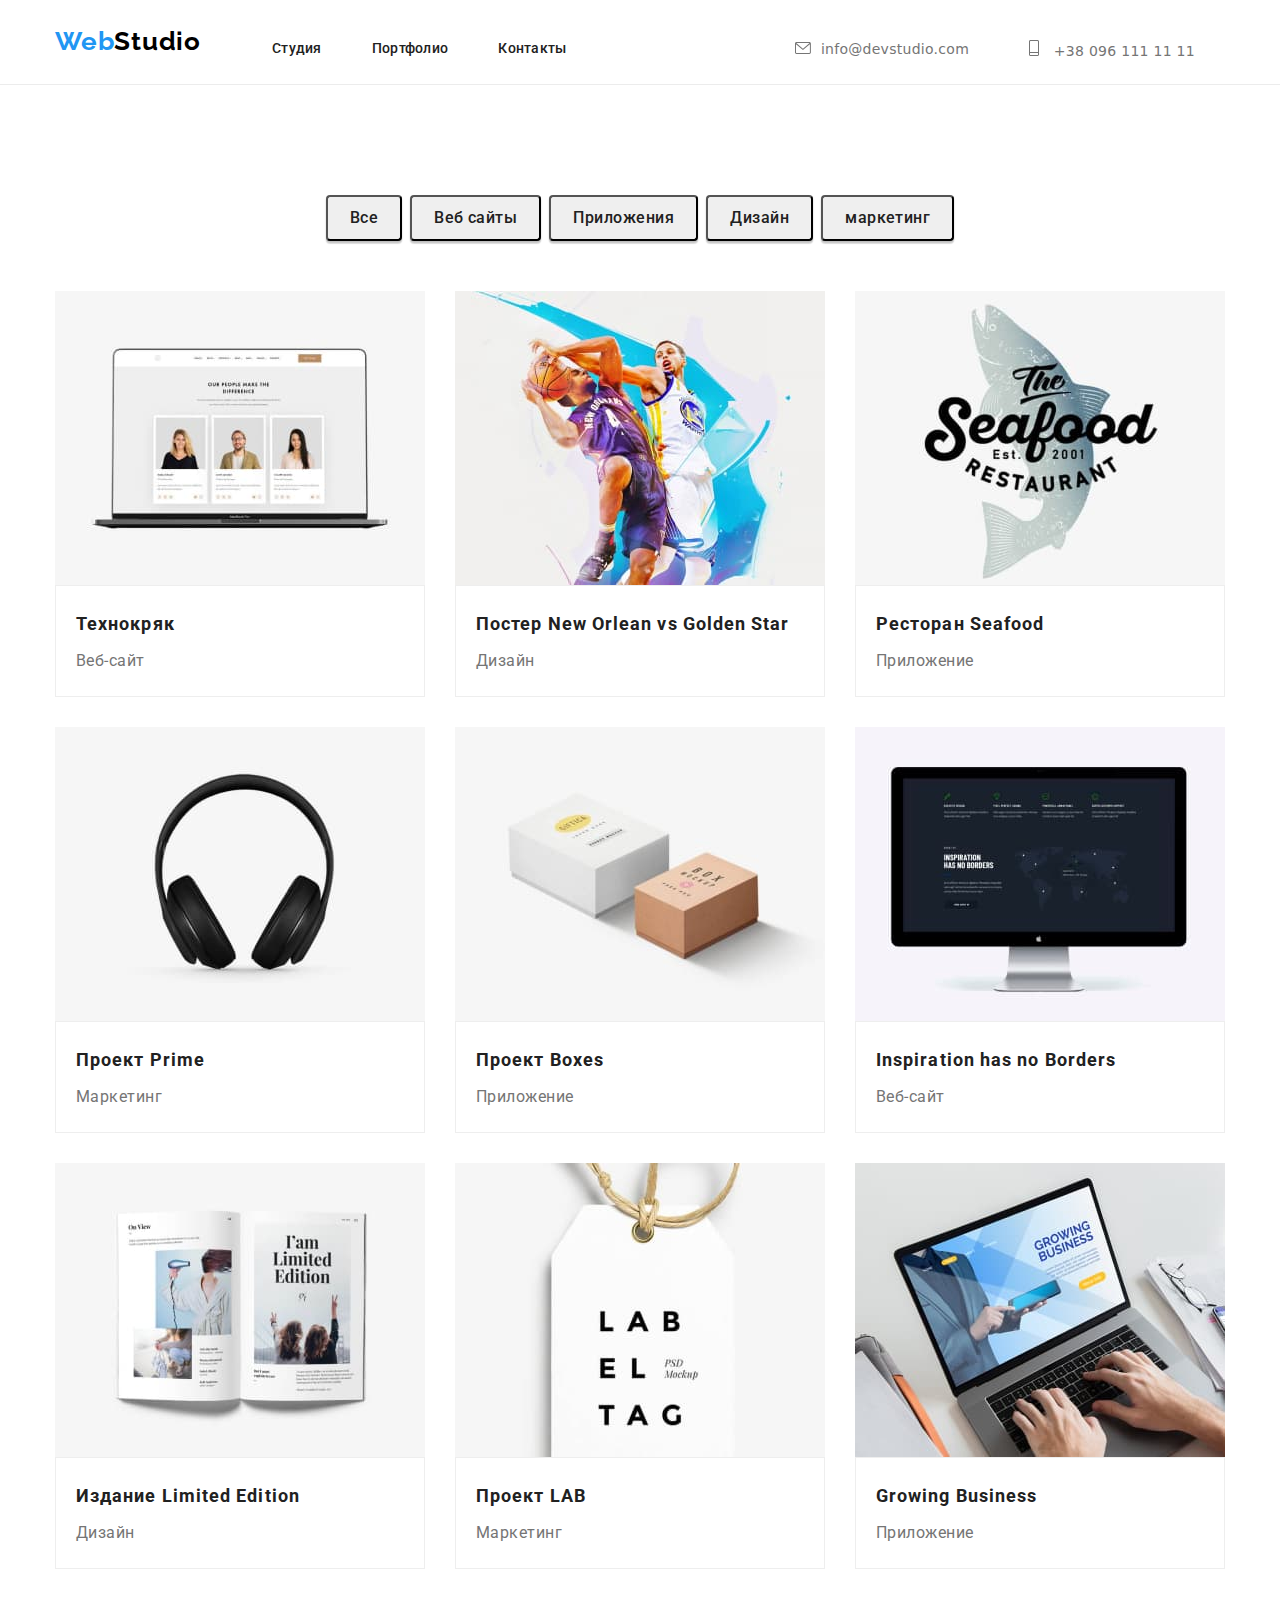
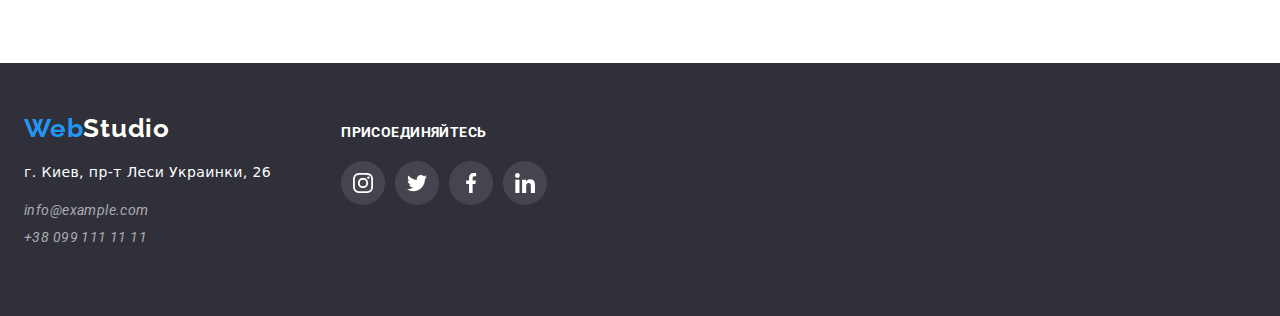
==== commit 8763fd9b: "Add files via upload" ====
--- a/portfolio.html
+++ b/portfolio.html
@@ -38,12 +38,11 @@
             </a>
         </li>
         <li class="contact-m">
-            <a class="contact-phoun-number"  href="tel:+38096111111">
+            <a class="contact-maill"  href="tel:+38096111111">
             
             <div class="contact-maill-cont">
                 <svg class="contact-maill-svg" width="10px" height="16px">
                     <use href="./images/mail-tel/symbol-defs.svg#icon-telefo1"></use>
-                
                 </svg>
                 +38 096 111 11 11
             </div>
--- a/css/styles2.css
+++ b/css/styles2.css
@@ -427,9 +427,8 @@
     width: 20px;
     height: 20px;
 }
-
-.social-list-item :hover 
-.social-list-item :focus  {
-    fill: var(--knob-color);
+.social-link-footer:hover,
+.social-link-footer:focus {
+    background-color: #2196F3; 
 }
 /*=================FOOTER====================*/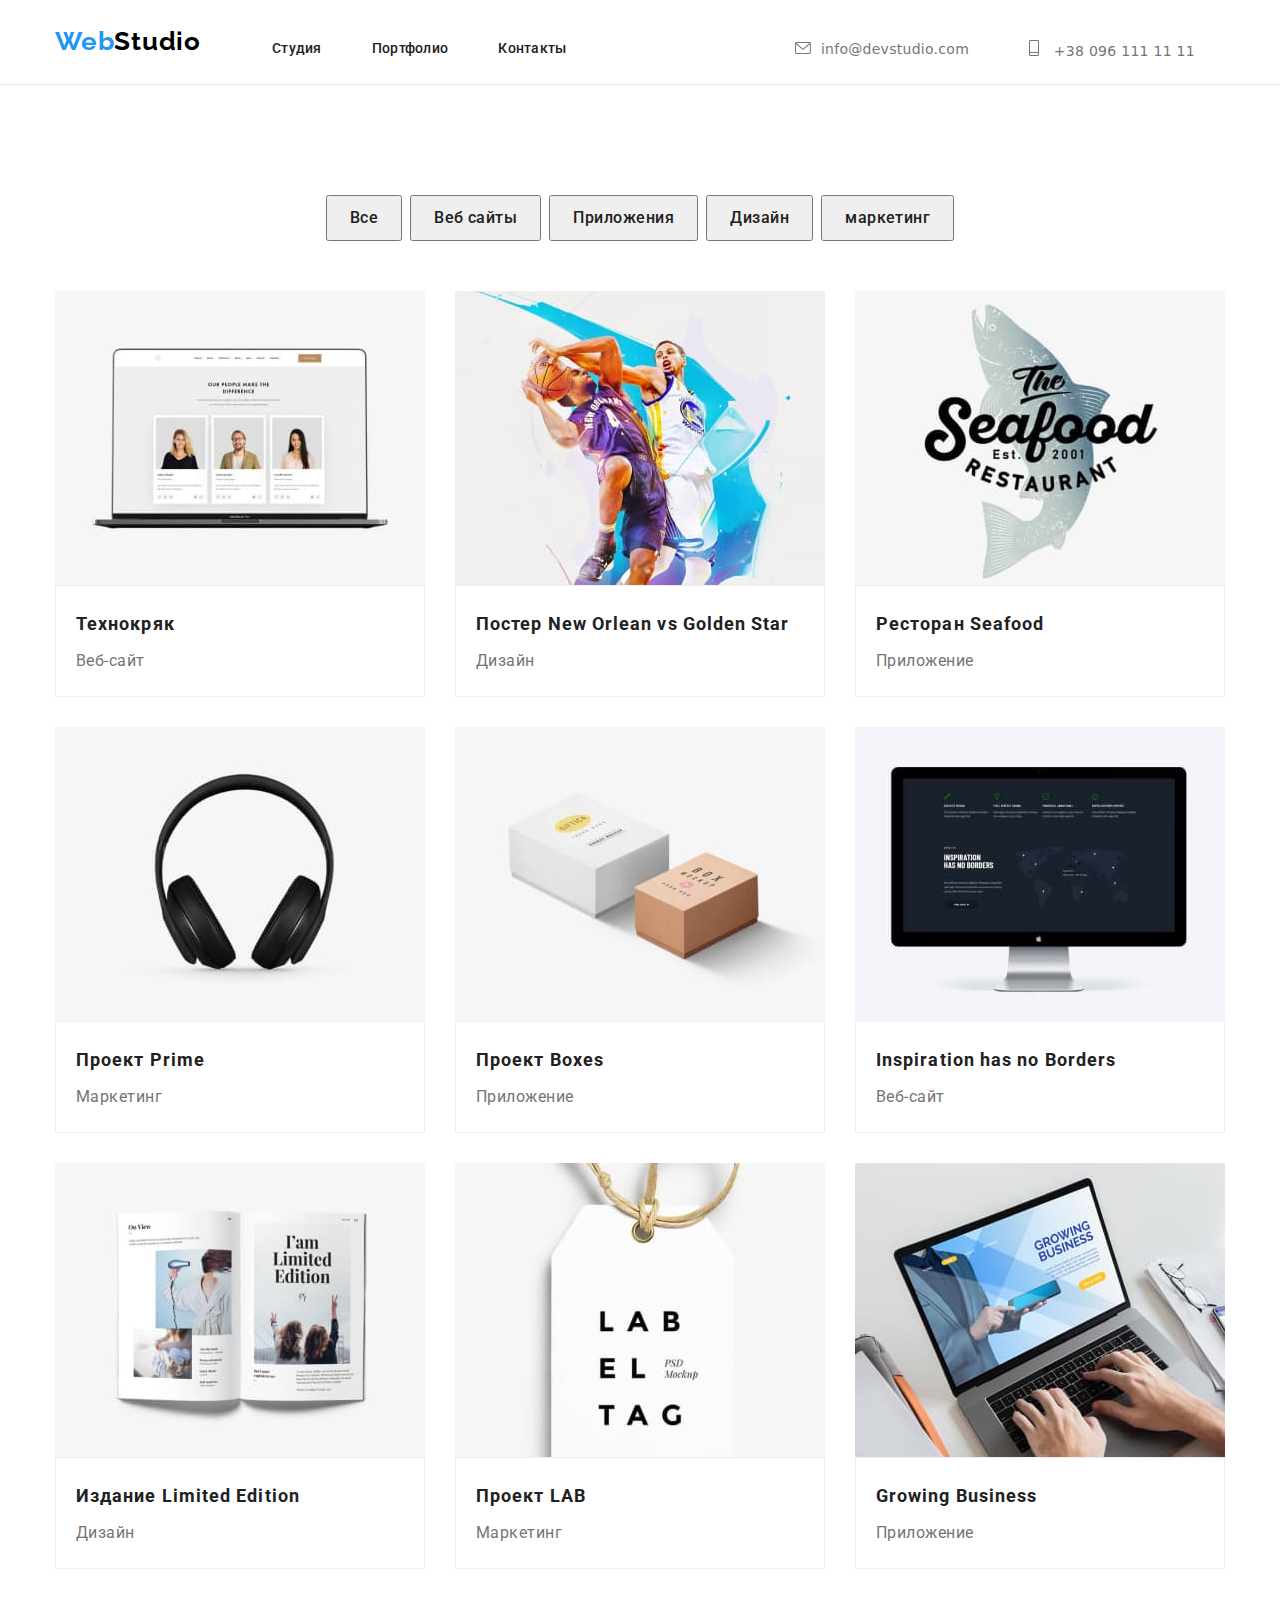
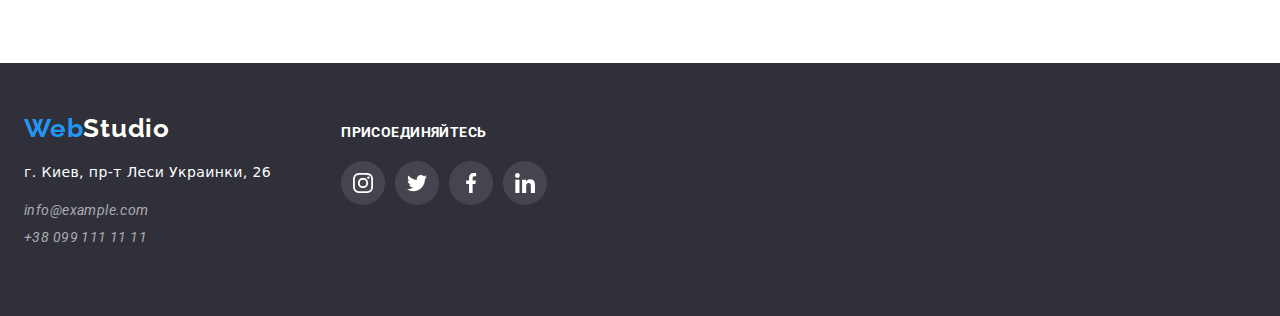
==== commit 19ef2413: "Add files via upload" ====
--- a/portfolio.html
+++ b/portfolio.html
@@ -20,7 +20,7 @@
             <span class="logotipe">Web</span><span class="logotip">Studio</span> 
         </a>
         <ul class="menu-li">
-            <li class="menu-item"><a class="menu-li" href="">Студия</a></li>
+            <li class="menu-item"><a class="menu-li" href="./index.html">Студия</a></li>
             <li class="menu-item"><a class="menu-li" href="">Портфолио</a></li>
             <li class="menu-item"><a class="menu-li" href="">Контакты</a></li>
         </ul>
@@ -163,7 +163,7 @@
 <!--FOOTER-->
 <footer class="footer">
     <div class="container log">
-        <div class="12345"
+        <div class=""
     <a class="logo-footer"  href="">
         <span class="logotipe">Web</span><span class="logotips">Studio</span> 
     </a>
@@ -181,7 +181,7 @@
 </div>
 <div class="social-network">
     <h3 class="soc-foot-h3">присоединяйтесь</h3>
-    <div class="">
+    <div class="ссс">
     <ul class="social-list-footer">
         <li class="social-list-item">
             <a href="" class="social-link-footer">
--- a/css/styles2.css
+++ b/css/styles2.css
@@ -15,7 +15,8 @@
     padding-right: 15px;
 }
 :root {
-    
+    --font-family-main: 'Roboto', sans-serif;
+    --font-family-logo: 'Raleway', sans-serif;
     --knob-color: #2196F3;
     --text-color: #212121;;
     --whitey-color: #FFFFFF;
@@ -193,7 +194,7 @@
 }
 
 .contact-maill:hover,
-.contact-phoun-number:hover {
+.contact-maill:focus {
     color: #2196F3;
 }
 /*--/======================HEADER--*/
@@ -243,13 +244,13 @@
     padding-left: 22px;
     padding-right: 22px;
     line-height: 30px;
-    box-shadow: 0px 3px 1px rgba(0, 0, 0, 0.1), 0px 1px 2px rgba(0, 0, 0, 0.08), 0px 2px 2px rgba(0, 0, 0, 0.12);
-    border-radius: 4px;
 }
 .but:hover,
 .but:focus {
     background-color: var(--knob-color);
     color: var(--whitey-color);
+    box-shadow: 0px 3px 1px rgba(77, 138, 228, 0.1), 0px 1px 2px rgba(0, 0, 0, 0.08), 0px 2px 2px rgba(0, 0, 0, 0.12);
+   
 }
 .proekt {
     font-family: 'Roboto',sans-serif;
@@ -427,8 +428,12 @@
     width: 20px;
     height: 20px;
 }
+
 .social-link-footer:hover,
 .social-link-footer:focus {
     background-color: #2196F3; 
 }
+
+
+
 /*=================FOOTER====================*/